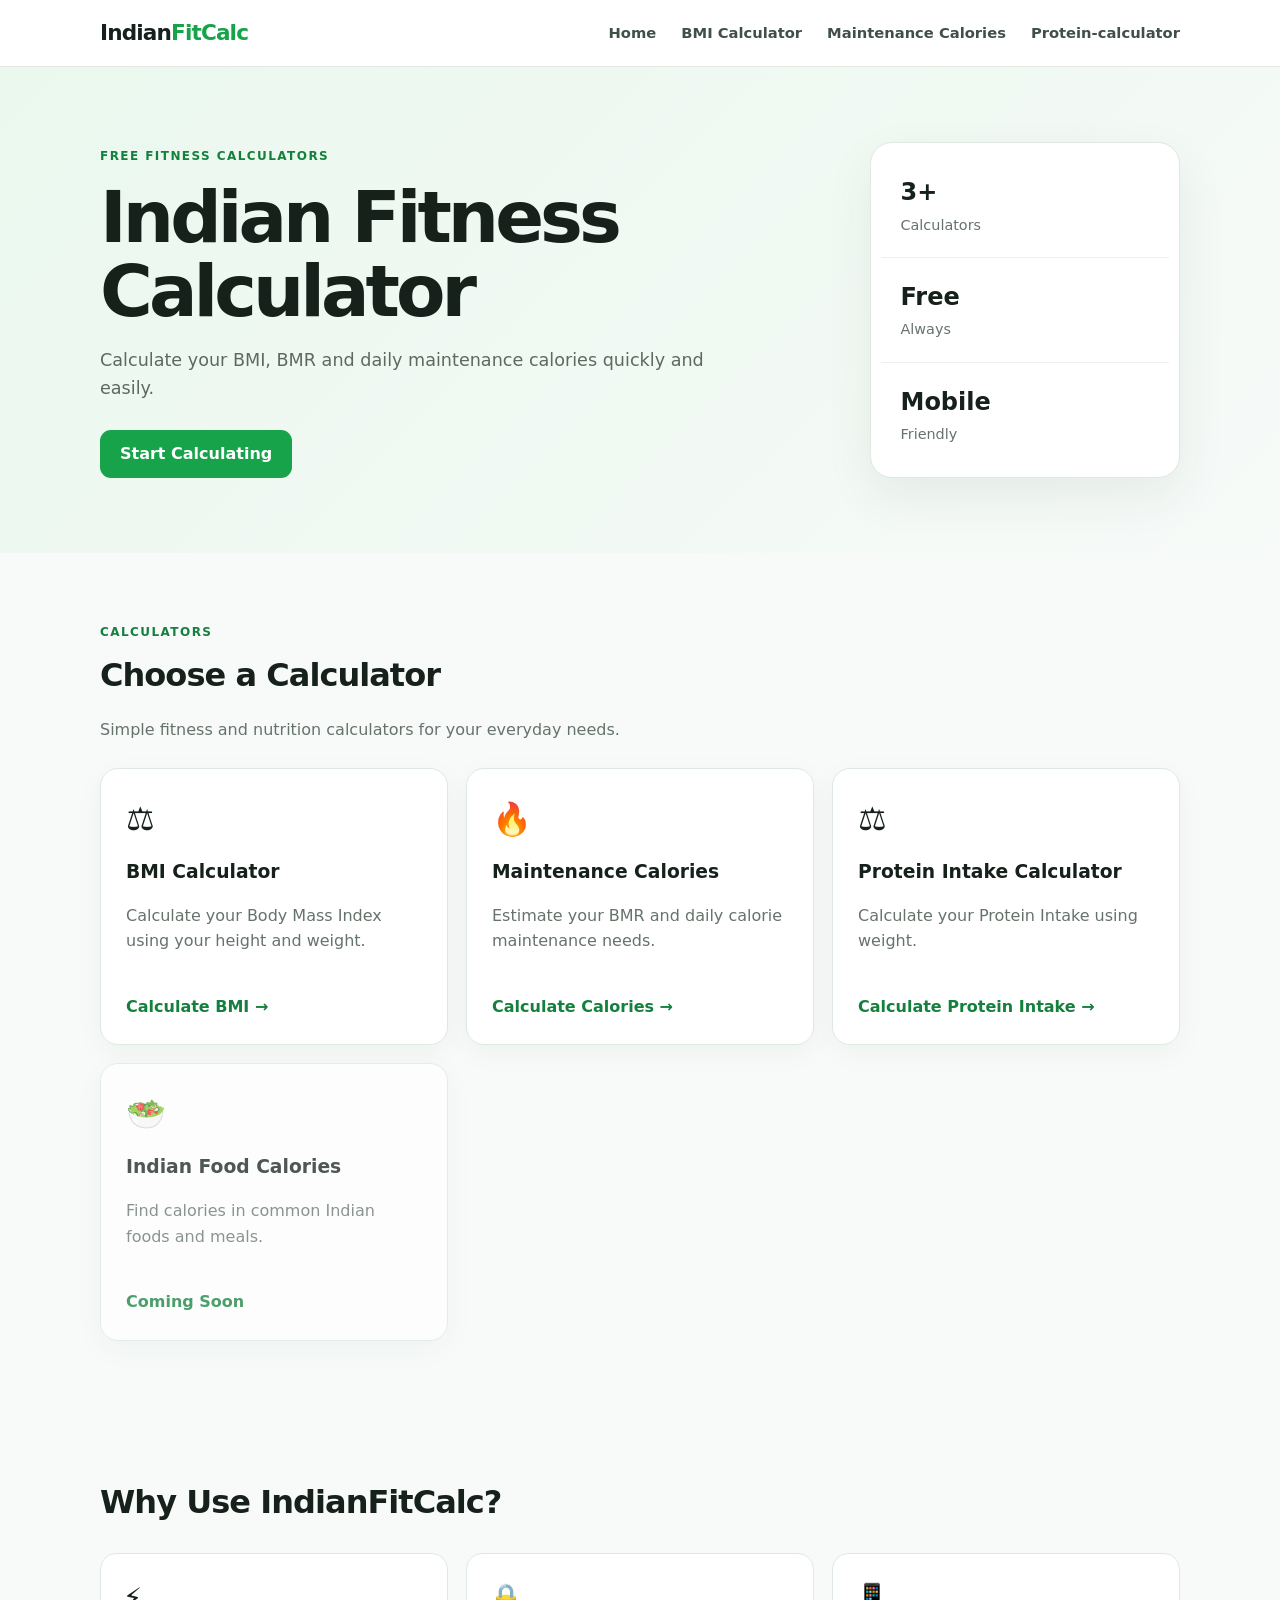
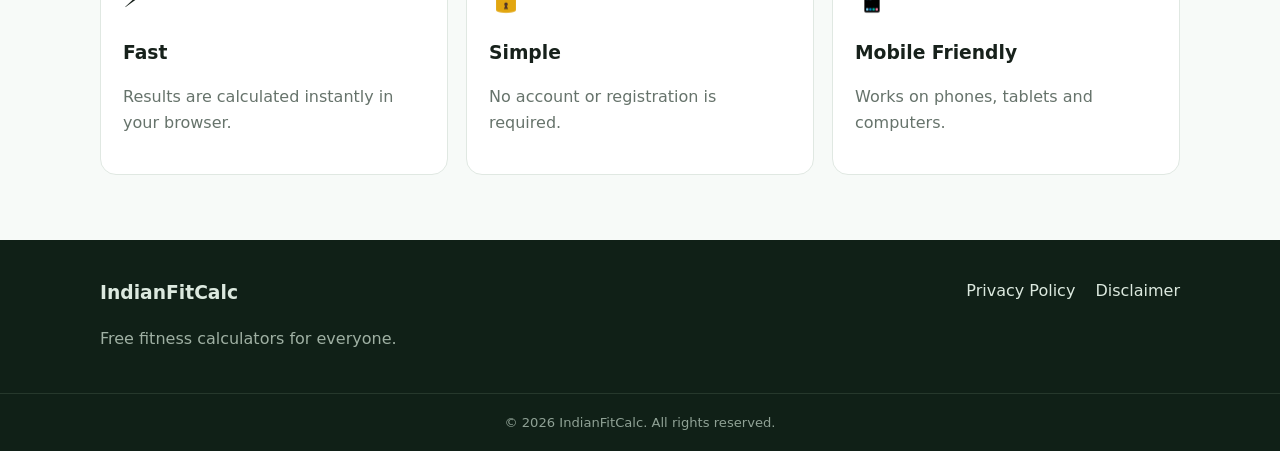
==== index.html @ 134a0208 "Add files via upload" ====
<!DOCTYPE html>
<html lang="en">
<head>
    <meta charset="UTF-8">

    <meta name="viewport" content="width=device-width, initial-scale=1.0">

    <meta name="description"
          content="Indian Fitness Calculator - Free BMI, BMR and maintenance calorie calculators for Indians.">

    <meta name="keywords"
          content="BMI calculator India, maintenance calorie calculator, BMR calculator, Indian fitness calculator">

    <meta name="robots" content="index, follow">

    <title>Indian Fitness Calculator - BMI, BMR & Calories</title>

    <link rel="stylesheet" href="style.css">

</head>

<body>

<header class="header">

    <div class="nav-container">

        <a href="index.html" class="logo">
            Indian<span>FitCalc</span>
        </a>

        <button class="menu-button" id="menuButton">
            ☰
        </button>

        <nav class="navigation" id="navigation">

            <a href="index.html">Home</a>

            <a href="bmi.html">BMI Calculator</a>

            <a href="maintenance-calories.html">
                Maintenance Calories
            </a>
             <a href="protein-calculator.html">
               Protein-calculator
            </a>

        </nav>

    </div>

</header>


<main>

    <!-- HERO -->

    <section class="hero">

        <div class="container hero-content">

            <div class="hero-text">

                <span class="small-label">
                    FREE FITNESS CALCULATORS
                </span>

                <h1>
                    Indian Fitness Calculator
                </h1>

                <p>
                    Calculate your BMI, BMR and daily maintenance
                    calories quickly and easily.
                </p>

                <a href="#calculators" class="primary-button">
                    Start Calculating
                </a>

            </div>

            <div class="hero-box">

                <div>
                    <strong>3+</strong>
                    <span>Calculators</span>
                </div>

                <div>
                    <strong>Free</strong>
                    <span>Always</span>
                </div>

                <div>
                    <strong>Mobile</strong>
                    <span>Friendly</span>
                </div>

            </div>

        </div>

    </section>


    <!-- TOP AD -->

    <div class="container">

        <div class="ad-container">

            <span>
  </span>

            <!--
            =================================================
            PASTE YOUR AD NETWORK CODE HERE
            =================================================

            Example:

            <script>
            YOUR AD CODE
            </script>

            IMPORTANT:
            Use the ad network's responsive ad unit
            whenever available.
            -->

        </div>

    </div>


    <!-- CALCULATORS -->

    <section class="container section" id="calculators">

        <div class="section-heading">

            <span class="small-label">
                CALCULATORS
            </span>

            <h2>
                Choose a Calculator
            </h2>

            <p>
                Simple fitness and nutrition calculators
                for your everyday needs.
            </p>

        </div>


        <div class="calculator-grid">


            <!-- BMI -->

            <a href="bmi.html" class="calculator-card">

                <div class="calculator-icon">
                    ⚖️
                </div>

                <h3>
                    BMI Calculator
                </h3>

                <p>
                    Calculate your Body Mass Index using
                    your height and weight.
                </p>

                <span class="card-link">
                    Calculate BMI →
                </span>

            </a>


            <!-- MAINTENANCE -->

            <a href="maintenance-calories.html"
               class="calculator-card">

                <div class="calculator-icon">
                    🔥
                </div>

                <h3>
                    Maintenance Calories
                </h3>

                <p>
                    Estimate your BMR and daily calorie
                    maintenance needs.
                </p>

                <span class="card-link">
                    Calculate Calories →
                </span>

            </a>


            <a href="protein-calculator.html" class="calculator-card">

                <div class="calculator-icon">
                    ⚖️
                </div>

                <h3>
                    Protein Intake Calculator
                </h3>

                <p>
                    Calculate your Protein Intake using
                     weight.
                </p>

                <span class="card-link">
                    Calculate Protein Intake →
                </span>

            </a>


            <!-- COMING SOON -->

            <div class="calculator-card coming-soon">

                <div class="calculator-icon">
                    🥗
                </div>

                <h3>
                    Indian Food Calories
                </h3>

                <p>
                    Find calories in common Indian foods
                    and meals.
                </p>

                <span class="card-link">
                    Coming Soon
                </span>

            </div>

        </div>

    </section>


    <!-- MIDDLE AD -->

    <div class="container">

        <div class="ad-container">

            <span></span>

        </div>

    </div>


    <!-- WHY US -->

    <section class="container section">

        <div class="section-heading">

            <h2>
                Why Use IndianFitCalc?
            </h2>

        </div>


        <div class="features">

            <div class="feature">

                <div class="feature-icon">
                    ⚡
                </div>

                <h3>
                    Fast
                </h3>

                <p>
                    Results are calculated instantly
                    in your browser.
                </p>

            </div>


            <div class="feature">

                <div class="feature-icon">
                    🔒
                </div>

                <h3>
                    Simple
                </h3>

                <p>
                    No account or registration
                    is required.
                </p>

            </div>


            <div class="feature">

                <div class="feature-icon">
                    📱
                </div>

                <h3>
                    Mobile Friendly
                </h3>

                <p>
                    Works on phones, tablets
                    and computers.
                </p>

            </div>

        </div>

    </section>


</main>


<footer class="footer">

    <div class="container footer-content">

        <div>

            <h3>
                IndianFitCalc
            </h3>

            <p>
                Free fitness calculators for everyone.
            </p>

        </div>


        <div class="footer-links">

            <a href="privacy.html">
                Privacy Policy
            </a>

            <a href="disclaimer.html">
                Disclaimer
            </a>

        </div>

    </div>


    <div class="copyright">

        © 2026 IndianFitCalc. All rights reserved.

    </div>

</footer>


<script src="js/main.js"></script>

</body>
</html>
---- style.css ----
/* =========================================
   INDIANFITCALC
   MAIN RESPONSIVE STYLESHEET
   ========================================= */


/* RESET */

* {
    box-sizing: border-box;
}


html {
    scroll-behavior: smooth;
}


body {
    margin: 0;

    font-family:
        Inter,
        system-ui,
        -apple-system,
        BlinkMacSystemFont,
        "Segoe UI",
        sans-serif;

    color: #17211b;

    background: #f7faf8;

    line-height: 1.6;

    overflow-x: hidden;
}


img {
    max-width: 100%;
}


a {
    text-decoration: none;
    color: inherit;
}


button,
input,
select {
    font: inherit;
}


/* CONTAINER */

.container {
    width: min(100% - 28px, 1080px);

    margin-left: auto;
    margin-right: auto;
}


/* HEADER */

.header {
    background: #ffffff;

    border-bottom: 1px solid #e4e9e5;

    position: sticky;

    top: 0;

    z-index: 100;
}


.nav-container {
    width: min(100% - 28px, 1080px);

    min-height: 66px;

    margin: auto;

    display: flex;

    align-items: center;

    justify-content: space-between;
}


.logo {
    font-size: 1.35rem;

    font-weight: 800;

    letter-spacing: -0.04em;
}


.logo span {
    color: #16a34a;
}


.navigation {
    display: flex;

    align-items: center;

    gap: 25px;
}


.navigation a {
    font-size: 0.92rem;

    font-weight: 650;

    color: #405047;
}


.navigation a:hover {
    color: #16a34a;
}


.menu-button {
    display: none;

    border: none;

    background: transparent;

    font-size: 1.5rem;

    cursor: pointer;
}


/* HERO */

.hero {
    padding: 75px 0;

    background:
        linear-gradient(
            135deg,
            #eaf8ee,
            #f7faf8
        );
}


.hero-content {
    display: grid;

    grid-template-columns: 1.4fr 0.6fr;

    gap: 45px;

    align-items: center;
}


.small-label {
    color: #15803d;

    font-size: 0.75rem;

    font-weight: 800;

    letter-spacing: 0.12em;
}


.hero h1 {
    font-size: clamp(2.4rem, 6vw, 4.5rem);

    line-height: 1.03;

    letter-spacing: -0.055em;

    margin: 12px 0 18px;
}


.hero-text p {
    color: #5d6961;

    font-size: 1.1rem;

    max-width: 650px;

    margin-bottom: 28px;
}


/* BUTTONS */

.primary-button {
    display: inline-flex;

    align-items: center;

    justify-content: center;

    min-height: 48px;

    padding: 0 20px;

    border: none;

    border-radius: 11px;

    background: #16a34a;

    color: white;

    font-weight: 800;

    cursor: pointer;

    transition: 0.2s;
}


.primary-button:hover {
    background: #15803d;

    transform: translateY(-1px);
}


.secondary-button {
    display: inline-flex;

    align-items: center;

    justify-content: center;

    min-height: 48px;

    padding: 0 20px;

    border: none;

    border-radius: 11px;

    background: #edf3ee;

    color: #1b3324;

    font-weight: 800;

    cursor: pointer;
}


.full-button {
    width: 100%;

    margin-top: 8px;
}


/* HERO BOX */

.hero-box {
    background: white;

    border: 1px solid #dfe8e1;

    border-radius: 22px;

    padding: 10px;

    box-shadow:
        0 18px 50px rgba(18, 53, 27, 0.07);
}


.hero-box div {
    padding: 20px;

    border-bottom: 1px solid #edf1ee;
}


.hero-box div:last-child {
    border-bottom: none;
}


.hero-box strong {
    display: block;

    font-size: 1.5rem;
}


.hero-box span {
    color: #66736b;

    font-size: 0.9rem;
}


/* AD CONTAINER */

.ad-container {
    
}


/*
IMPORTANT:

The site never forces 728px width.

On desktop:
maximum width = 728px.

On mobile:
width = available screen width.

Use your ad network's RESPONSIVE ad unit
when available.
*/


/* SECTIONS */

.section {
    padding: 65px 0;
}


.section-heading {
    margin-bottom: 25px;
}


.section-heading h2 {
    margin: 6px 0;

    font-size: 2rem;

    letter-spacing: -0.03em;
}


.section-heading p {
    color: #66736b;
}


/* CALCULATOR CARDS */

.calculator-grid {
    display: grid;

    grid-template-columns:
        repeat(3, 1fr);

    gap: 18px;
}


.calculator-card {
    display: block;

    padding: 25px;

    background: #ffffff;

    border: 1px solid #e0e8e2;

    border-radius: 18px;

    box-shadow:
        0 8px 30px rgba(18, 53, 27, 0.04);

    transition: 0.2s;
}


.calculator-card:hover {
    transform: translateY(-3px);

    border-color: #8bc99b;
}


.calculator-icon {
    font-size: 2rem;
}


.calculator-card h3 {
    margin: 12px 0 7px;
}


.calculator-card p {
    color: #66736b;

    min-height: 75px;
}


.card-link {
    color: #15803d;

    font-weight: 800;
}


.coming-soon {
    opacity: 0.75;
}


/* FEATURES */

.features {
    display: grid;

    grid-template-columns:
        repeat(3, 1fr);

    gap: 18px;
}


.feature {
    padding: 22px;

    background: white;

    border: 1px solid #e0e8e2;

    border-radius: 16px;
}


.feature-icon {
    font-size: 1.7rem;
}


.feature h3 {
    margin-bottom: 5px;
}


.feature p {
    color: #66736b;
}


/* CALCULATOR PAGE */

.calculator-page {
    padding-top: 28px;

    padding-bottom: 70px;
}


.breadcrumb {
    color: #68756c;

    font-size: 0.9rem;

    margin-bottom: 18px;
}


.breadcrumb a {
    color: #15803d;

    font-weight: 700;
}


/* CALCULATOR BOX */

.calculator-box {
    background: white;

    border: 1px solid #dfe7e1;

    border-radius: 22px;

    padding: clamp(22px, 5vw, 42px);

    box-shadow:
        0 12px 40px rgba(18, 53, 27, 0.04);
}


.calculator-box h1 {
    font-size: clamp(2rem, 5vw, 3rem);

    line-height: 1.1;

    letter-spacing: -0.04em;

    margin: 8px 0;
}


.calculator-description {
    color: #66736b;

    margin-top: 0;
}


/* FORM */

.form-grid {
    display: grid;

    grid-template-columns:
        repeat(2, 1fr);

    gap: 18px;

    margin-top: 28px;
}


.form-group {
    display: flex;

    flex-direction: column;

    gap: 7px;
}


.form-group label {
    font-size: 0.92rem;

    font-weight: 750;
}


.form-group input,
.form-group select {
    width: 100%;

    height: 48px;

    padding: 0 13px;

    border: 1px solid #cfd9d1;

    border-radius: 10px;

    background: white;

    color: #17211b;

    outline: none;
}


.form-group input:focus,
.form-group select:focus {
    border-color: #16a34a;

    box-shadow:
        0 0 0 3px rgba(22, 163, 74, 0.1);
}


.full-width {
    grid-column: 1 / -1;
}


/* RESULT */

.result-box {
    margin-top: 22px;

    padding: clamp(22px, 5vw, 42px);

    background: white;

    border: 1px solid #9ed2aa;

    border-radius: 22px;
}


.result-box h2 {
    margin-top: 7px;
}


.big-result {
    display: flex;

    align-items: baseline;

    gap: 10px;

    margin: 15px 0;
}


.big-result strong {
    font-size: clamp(3rem, 10vw, 5rem);

    line-height: 1;

    color: #15803d;
}


.big-result span {
    color: #68756c;

    font-weight: 700;
}


.result-category {
    display: inline-block;

    padding: 6px 13px;

    border-radius: 99px;

    background: #e9f7ed;

    color: #166534;

    font-weight: 800;
}


.result-buttons {
    display: flex;

    gap: 10px;

    flex-wrap: wrap;

    margin-top: 22px;
}


.hidden {
    display: none;
}


/* CALORIE RESULTS */

.calorie-results {
    display: grid;

    grid-template-columns:
        repeat(3, 1fr);

    gap: 12px;

    margin: 25px 0;
}


.calorie-results div {
    padding: 15px;

    border-radius: 13px;

    background: #f5f8f5;
}


.calorie-results span {
    display: block;

    color: #68756c;

    font-size: 0.8rem;
}


.calorie-results strong {
    display: block;

    margin-top: 5px;
}


/* ARTICLE */

.content {
    max-width: 800px;

    margin: 38px auto;
}


.content h2 {
    margin-top: 35px;
}


.content p {
    color: #4e5b53;
}


.notice {
    margin-top: 20px;

    padding: 15px;

    background: #f1f5f2;

    border-left: 4px solid #16a34a;

    color: #59665e !important;

    font-size: 0.9rem;
}


/* TABLE */

.table-wrapper {
    width: 100%;

    overflow-x: auto;
}


table {
    width: 100%;

    border-collapse: collapse;

    background: white;
}


th,
td {
    padding: 12px;

    border-bottom: 1px solid #e1e8e3;

    text-align: left;
}


th {
    background: #f0f5f1;
}


/* FOOTER */

.footer {
    padding: 38px 0 18px;

    background: #102017;

    color: #dce9df;
}


.footer-content {
    display: flex;

    justify-content: space-between;

    gap: 30px;
}


.footer h3 {
    margin-top: 0;
}


.footer p {
    color: #9fb0a3;
}


.footer-links {
    display: flex;

    gap: 20px;
}


.footer-links a:hover {
    color: #70d58c;
}


.copyright {
    text-align: center;

    margin: 25px 0 0;

    padding-top: 18px;

    border-top: 1px solid #26382c;

    color: #8fa195;

    font-size: 0.82rem;
}


/* MOBILE */

@media (max-width: 760px) {


    .navigation {
        display: none;

        position: absolute;

        top: 66px;

        left: 0;

        right: 0;

        background: white;

        padding: 16px 20px;

        flex-direction: column;

        align-items: flex-start;

        gap: 16px;

        border-bottom: 1px solid #e4e9e5;
    }


    .navigation.open {
        display: flex;
    }


    .menu-button {
        display: block;
    }


    .hero {
        padding: 50px 0;
    }


    .hero-content {
        grid-template-columns: 1fr;

        gap: 30px;
    }


    .hero-box {
        display: grid;

        grid-template-columns:
            repeat(3, 1fr);
    }


    .hero-box div {
        padding: 13px;

        border-bottom: none;

        border-right: 1px solid #edf1ee;
    }


    .hero-box div:last-child {
        border-right: none;
    }


    .hero-box strong {
        font-size: 1.05rem;
    }


    .hero-box span {
        font-size: 0.75rem;
    }


    .calculator-grid {
        grid-template-columns: 1fr;
    }


    .features {
        grid-template-columns: 1fr;
    }


    .form-grid {
        grid-template-columns: 1fr;
    }


    .full-width {
        grid-column: auto;
    }


    .calorie-results {
        grid-template-columns: 1fr;
    }


    .result-buttons .primary-button,
    .result-buttons .secondary-button {
        width: 100%;
    }


    .ad-container {
        
    }


    .footer-content {
        flex-direction: column;
    }


    .footer-links {
        flex-direction: column;

        gap: 10px;
    }

}


/* SMALL PHONES */

@media (max-width: 400px) {


    .container {
        width: min(100% - 20px, 1080px);
    }


    .hero h1 {
        font-size: 2.25rem;
    }


    .hero-box strong {
        font-size: 0.95rem;
    }


    .hero-box span {
        font-size: 0.68rem;
    }


}
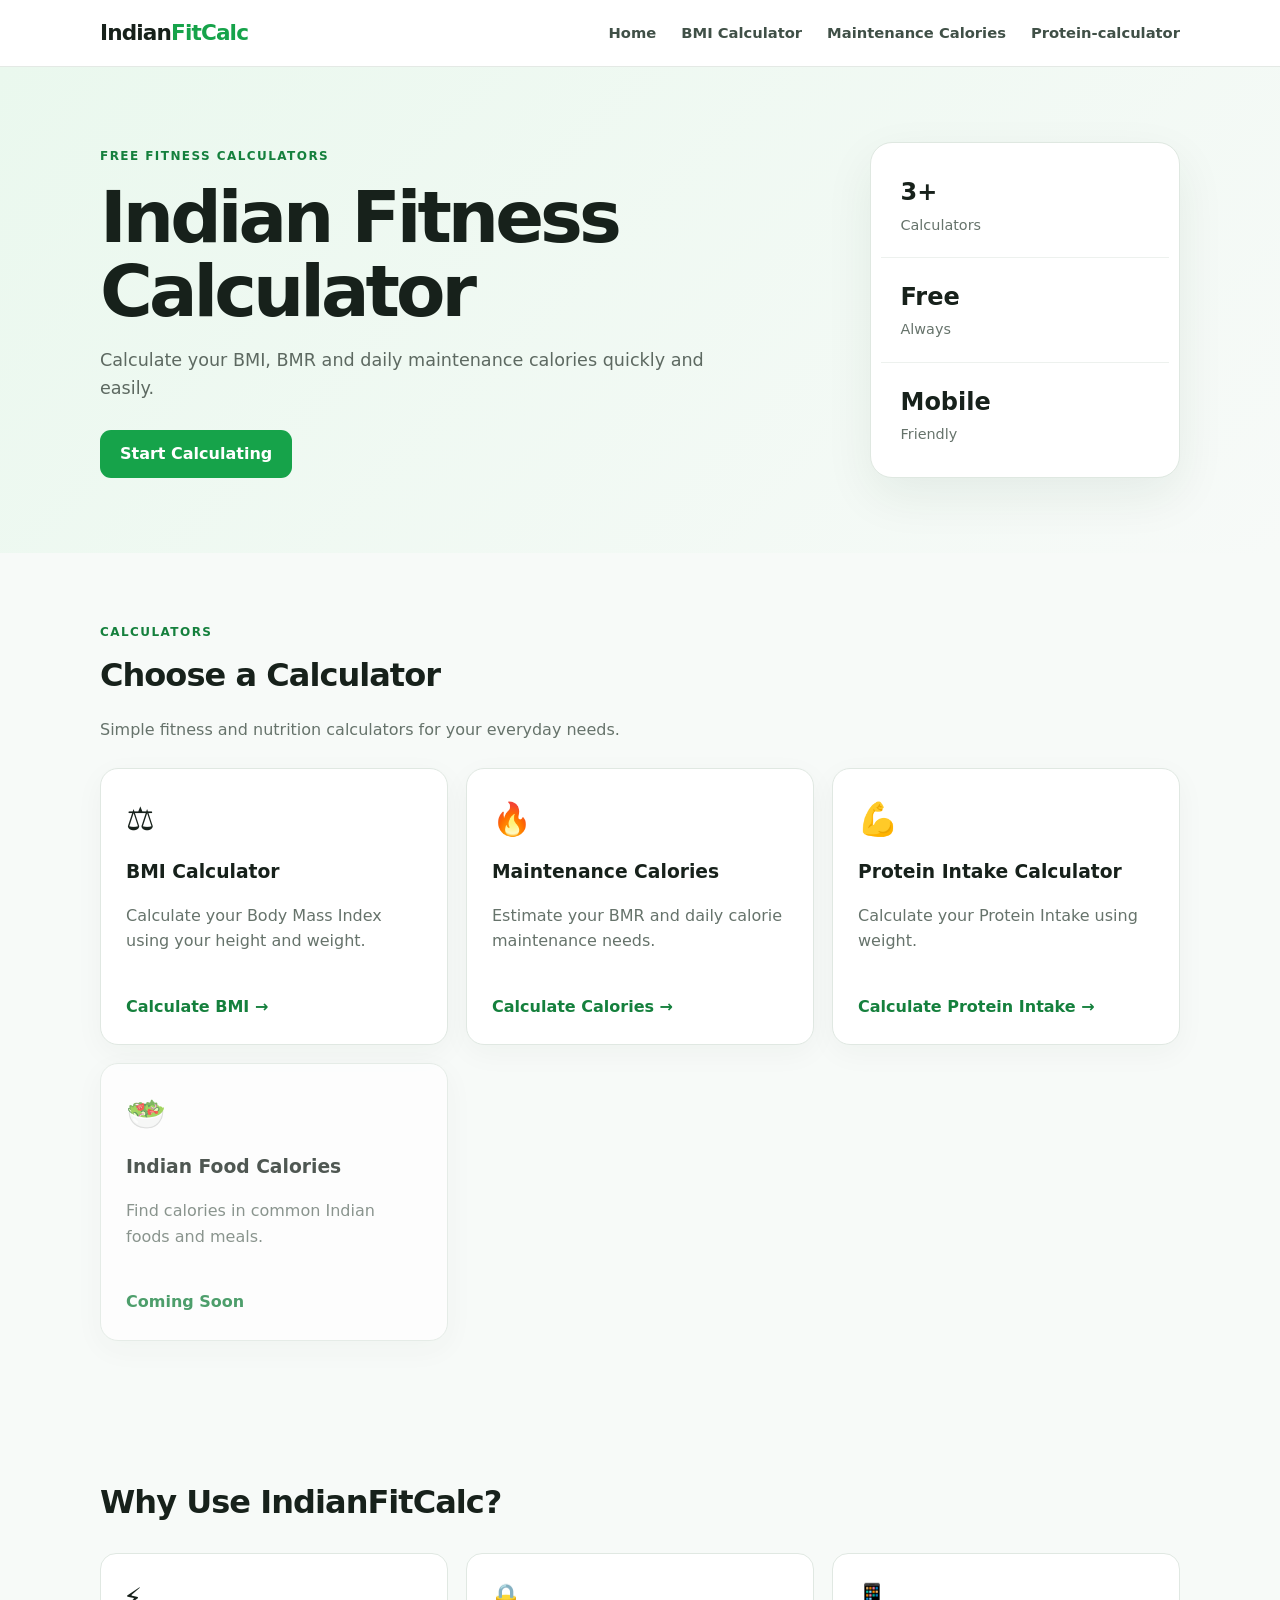
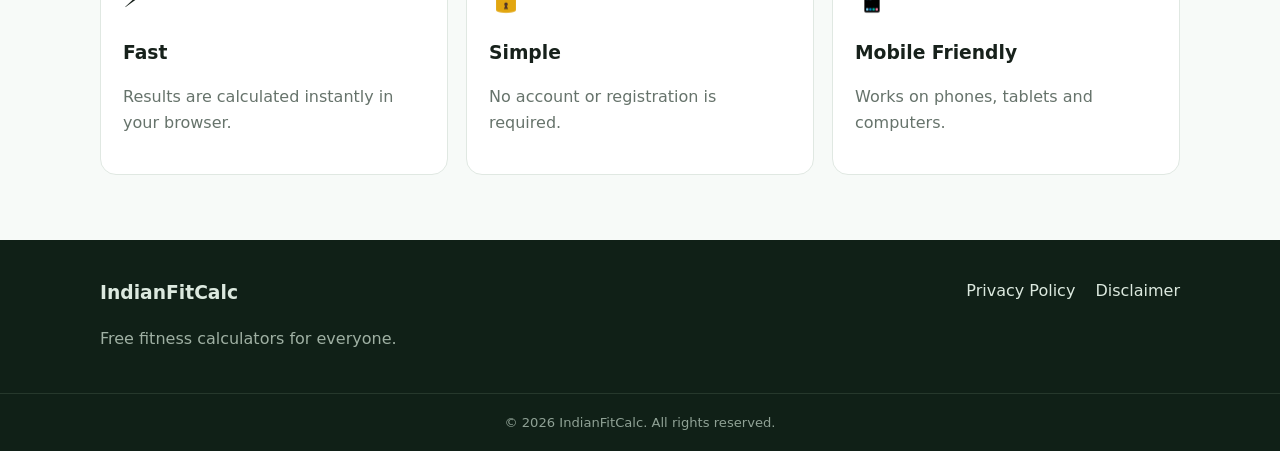
==== commit 2684e0fb: "Update index.html" ====
--- a/index.html
+++ b/index.html
@@ -214,7 +214,7 @@
             <a href="protein-calculator.html" class="calculator-card">
 
                 <div class="calculator-icon">
-                    ⚖️
+                    💪
                 </div>
 
                 <h3>
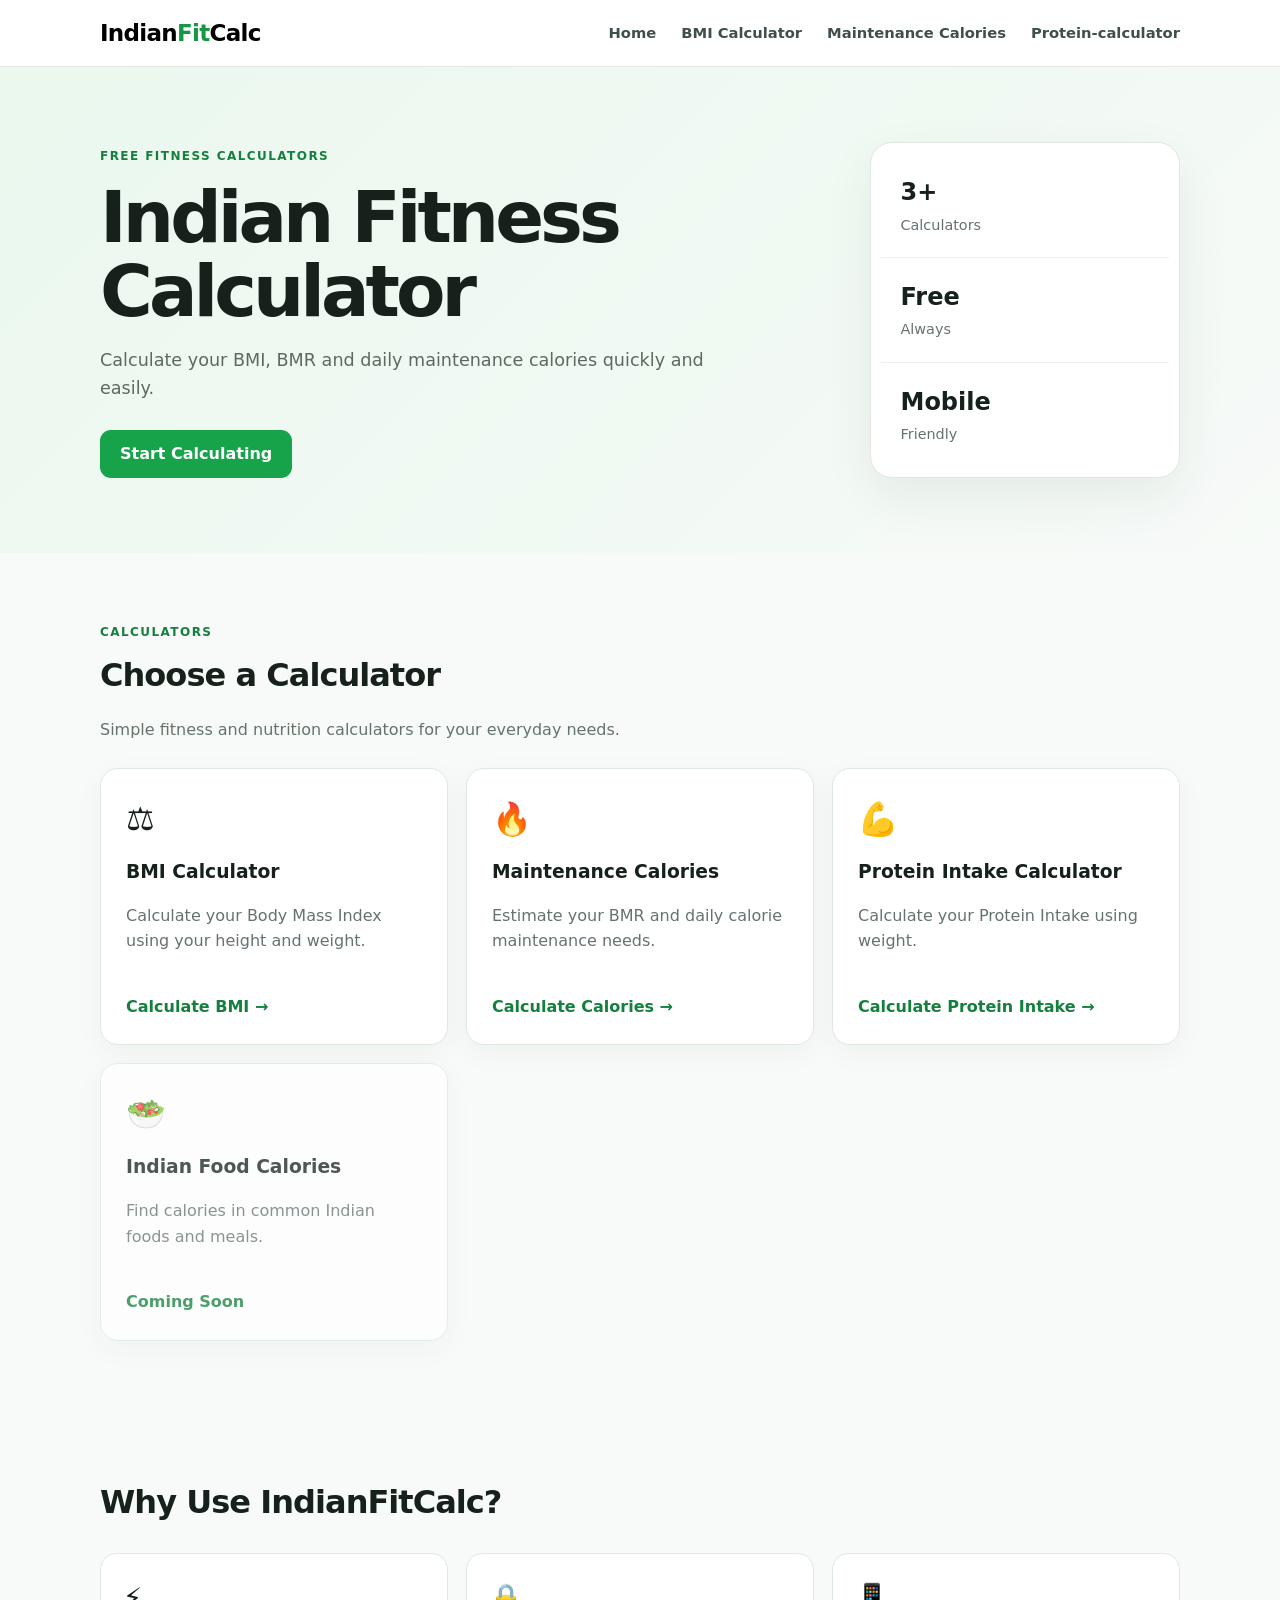
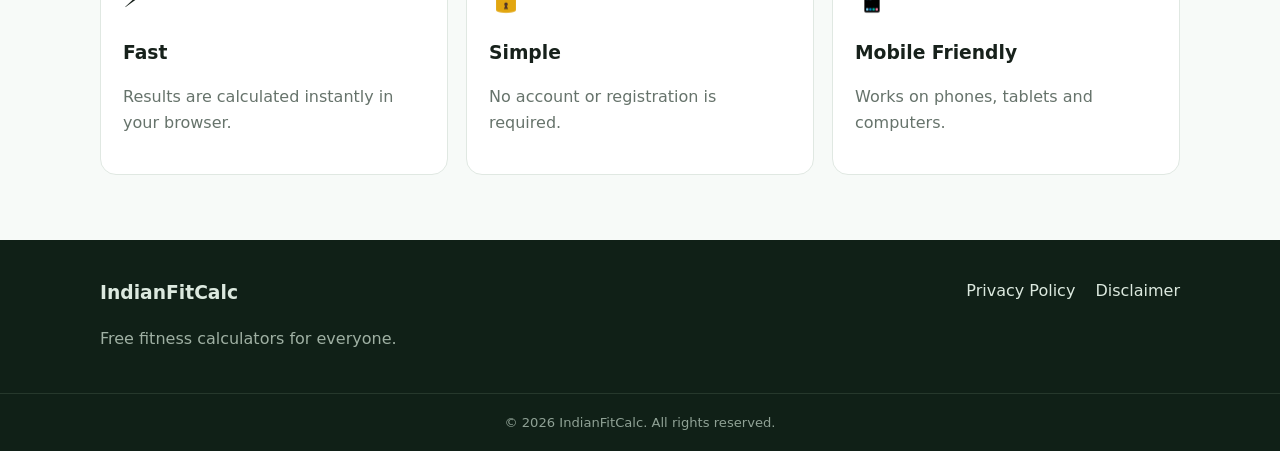
==== commit b44619d6: "Update index.html" ====
--- a/index.html
+++ b/index.html
@@ -26,9 +26,11 @@
 
     <div class="nav-container">
 
-        <a href="index.html" class="logo">
-            Indian<span>FitCalc</span>
-        </a>
+        
+<a class="brand" href="index.html">
+  Indian<span class="fit">Fit</span><span class="calc">Calc</span>
+</a>
+
 
         <button class="menu-button" id="menuButton">
             ☰
@@ -391,7 +393,7 @@
 </footer>
 
 
-<script src="js/main.js"></script>
+<script src="main.js"></script>
 
 </body>
 </html>
--- a/style.css
+++ b/style.css
@@ -96,17 +96,21 @@
 }
 
 
-.logo {
-    font-size: 1.35rem;
-
-    font-weight: 800;
-
-    letter-spacing: -0.04em;
-}
-
-
-.logo span {
-    color: #16a34a;
+
+.brand {
+  display: inline-block;
+  color: #000000;
+  font-size: 23px;
+  font-weight: 900;
+  letter-spacing: -0.7px;
+}
+
+.brand .fit {
+  color: #159845;
+}
+
+.brand .calc {
+  color: #000000;
 }
 
 
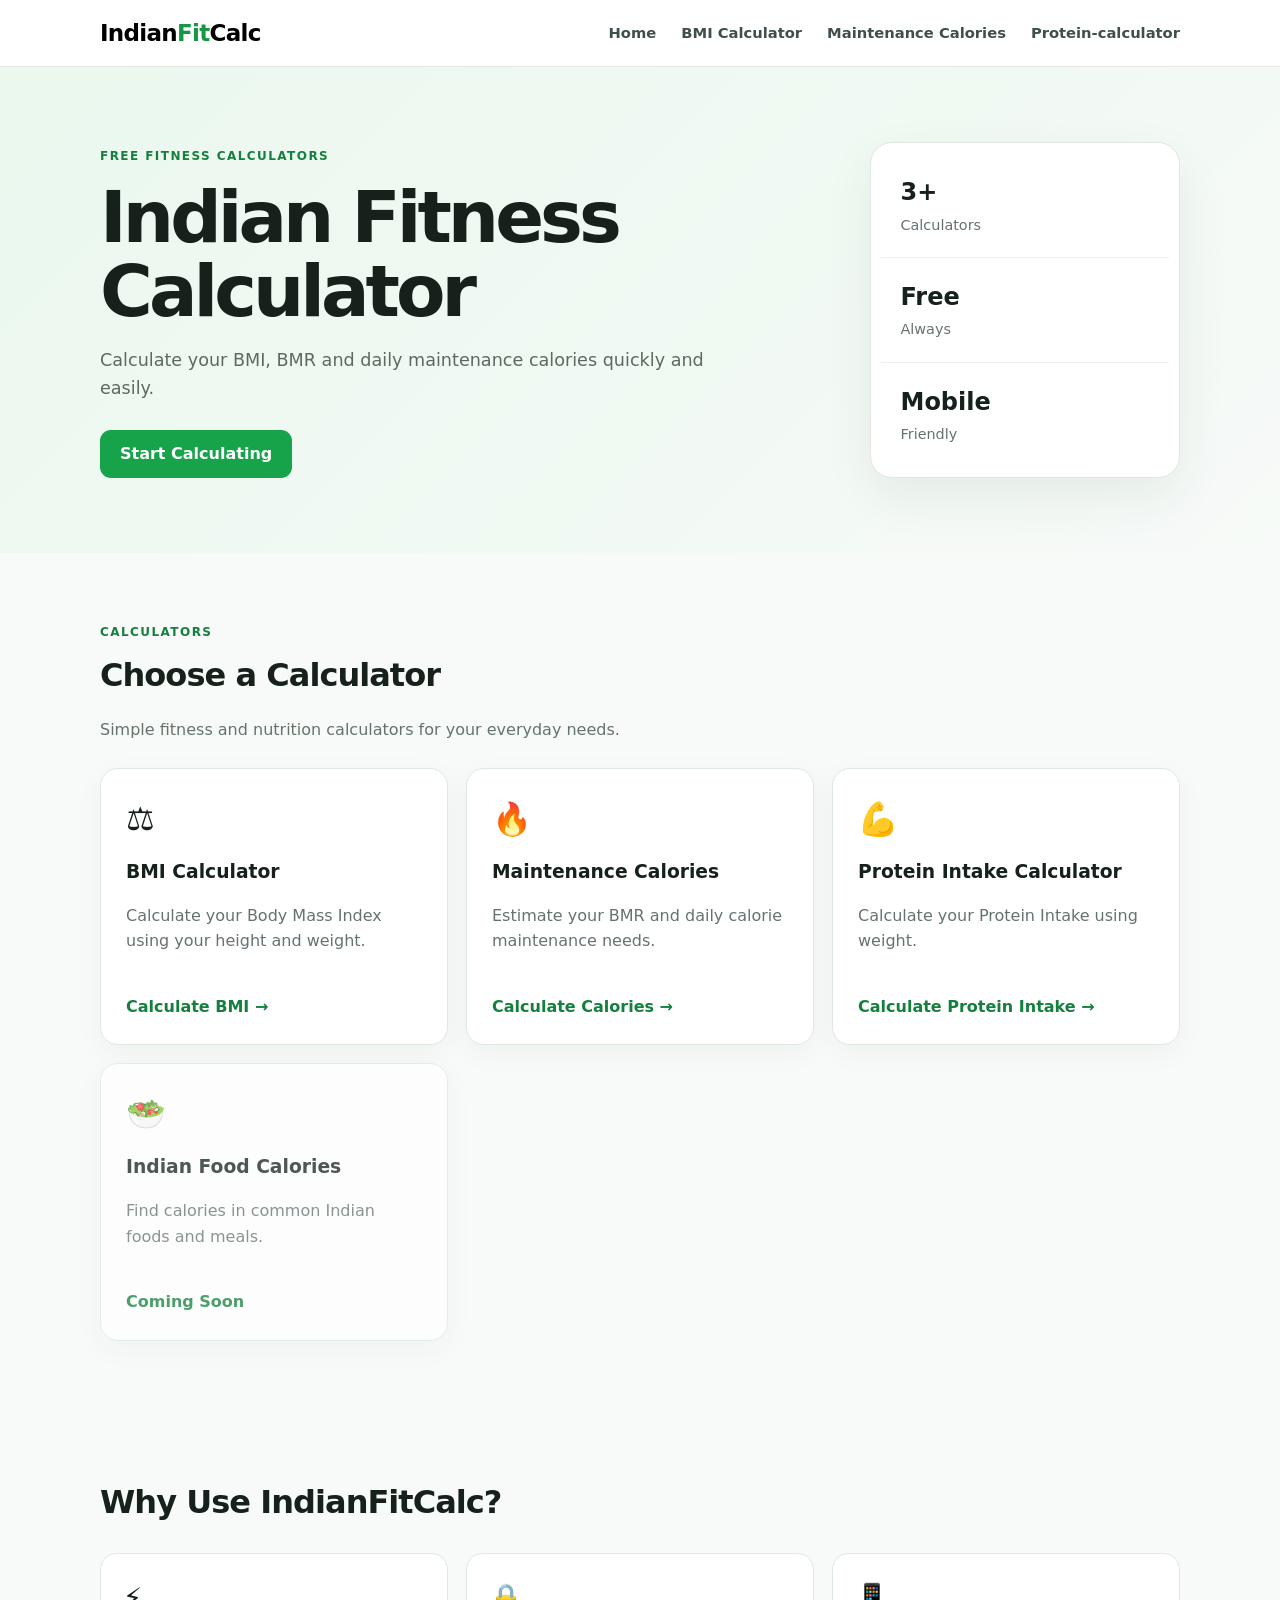
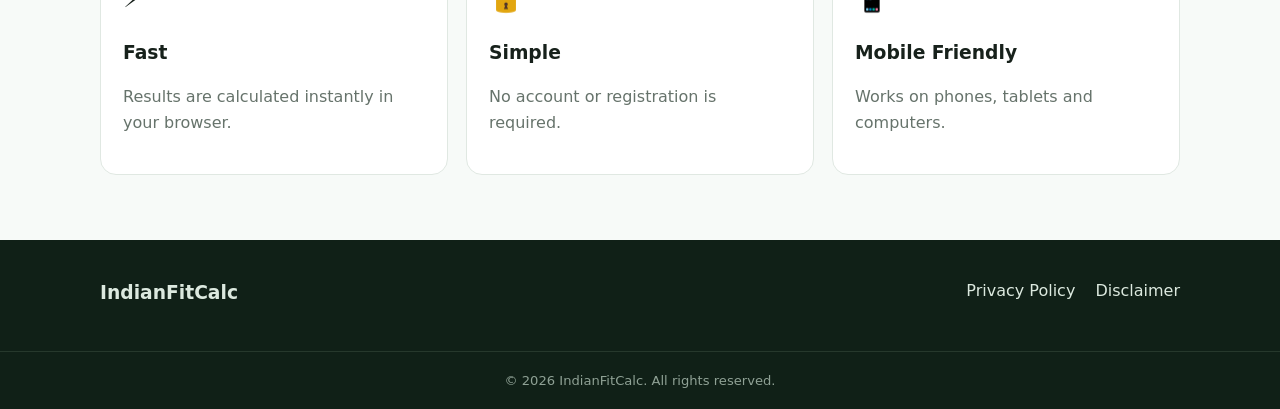
==== commit 7f5f8510: "Update index.html" ====
--- a/index.html
+++ b/index.html
@@ -362,9 +362,7 @@
                 IndianFitCalc
             </h3>
 
-            <p>
-                Free fitness calculators for everyone.
-            </p>
+           
 
         </div>
 
